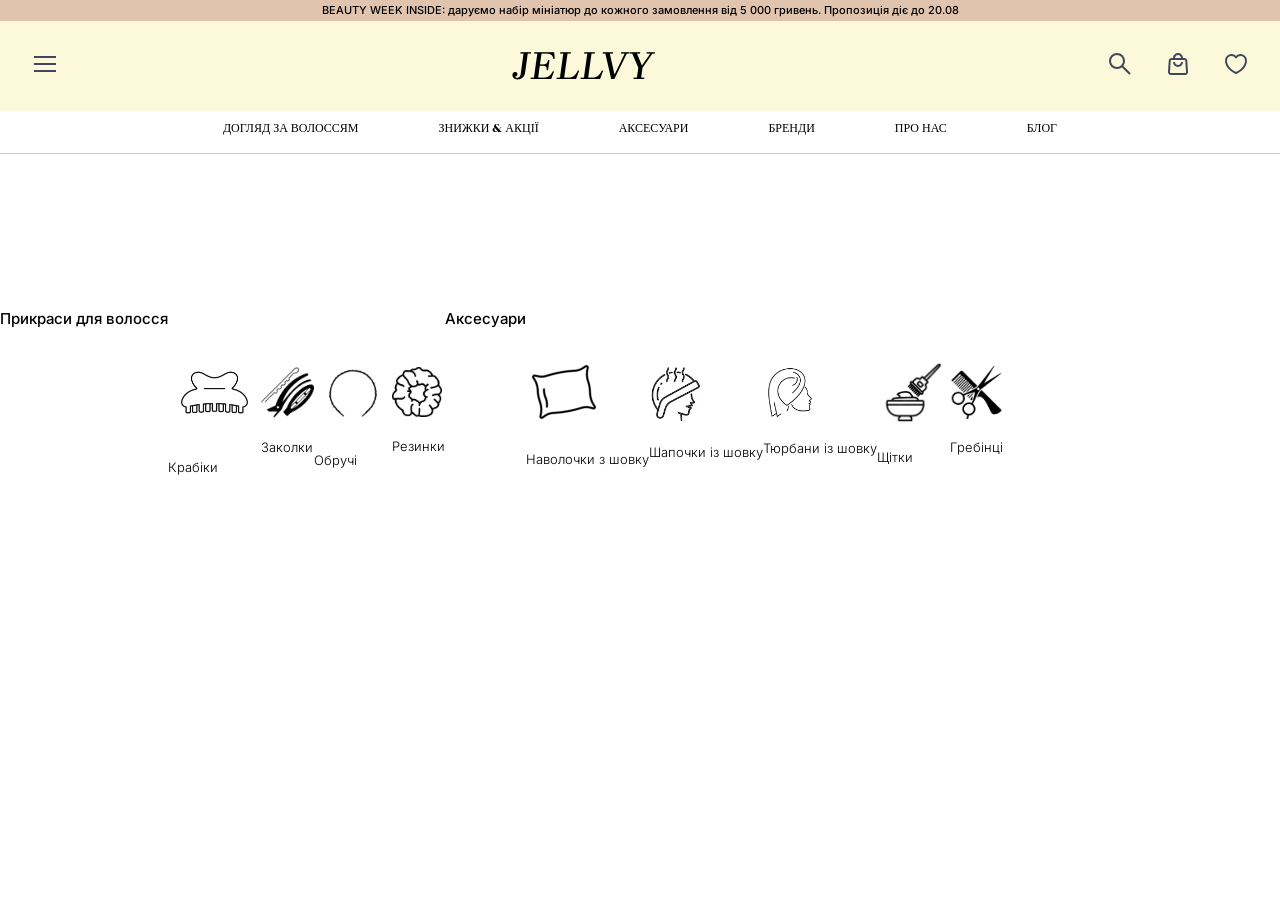
==== index.html @ 67a6d0f9 "first commit" ====
<!DOCTYPE html>
<html lang="en">

<head>
    <meta charset="UTF-8">
    <meta name="viewport" content="width=device-width, initial-scale=1.0">
    <title>JELLVY</title>
    <link rel="stylesheet" href="style.css">
    <link rel="stylesheet" href="modern-normalize.css">
    <link rel=" icon" href="favicon.ico" type="image/png">
</head>

<body>

    <header>
        <div class="div-1">
            <p>BEAUTY WEEK INSIDE: даруємо набір мініатюр до кожного замовлення від 5 000 гривень. Пропозиція діє до
                20.08</p>
        </div>
        <div class="div-2">
            <button id="open1"><img src="Image/menu icon (1).svg" alt="lerka"></button>
            <a href="index.html">JELLVY</a>
            <div>
                <button id="open2"><img src="Image/search.svg" alt="lerka"></button>
                <button><img src="Image/bag.svg" alt="lerka"></button>
                <button><img src="Image/heart.svg" alt="lerka"></button>
            </div>
        </div>
        <div class="div-3">
            <nav>
                <a target="_blank" href="">ДОГЛЯД
                    ЗА ВОЛОССЯМ</a>
                <a href="">ЗНИЖКИ & АКЦІЇ</a>
                <a href="">АКСЕСУАРИ</a>
                <a href="">БРЕНДИ</a>
                <a href="">ПРО НАС</a>
                <a href="">БЛОГ</a>
            </nav>
        </div>
    </header>


    <main>

    </main>


    <footer>


        <div class="div-9">
            <div>
                <a href="#">
                    <h1>JELLVY</h1>
                </a>
                <p class="p-3"><b>Підписуйтесь на розсилку</b>, щоб
                    отримувати ексклюзивні пропозиції та
                    новинки</p>
                <form action="#">
                    <input type="text" placeholder="Baш e-mail">
                    <button>OK</button>
                </form>
            </div>


            <div class="div-10">

                <div class="div-8">
                    <h2>ДОПОМОГА</h2>
                    <a href="#">Оплата та доставка</a>
                    <a href="#">Обмін та повернення</a>
                    <a href="#">Контакти</a>
                    <a href="#">Про нас</a>
                    <a href="#">Спеціальні пропозиції</a>
                    <a href="#">Блог</a>
                    <a href="#">Договір публічної</a>
                </div>


                <div class="div-8">
                    <h2>КАТАЛОГ</h2>
                    <a href="#">Оплата та доставка</a>
                    <a href="#">Обмін та повернення</a>
                    <a href="#">Контакти</a>
                    <a href="#">Про нас</a>
                    <a href="#">Спеціальні пропозиції</a>
                    <a href="#">Блог</a>
                    <a href="#">Договір публічної</a>
                </div>


                <div class="div-11">
                    <h2>КОНТАКТИ</h2>
                    <p>0 800 330 997</p>
                    <p>01601, Україна, Київ, площа
                        Спортивна 1А, ТРЦ Гулівер 2-й
                        поверх</p>
                    <p>79071, Україна, Львів, вулиця
                        Кульпарківська 226А, ТРЦ
                        Victoria Gardens 1-й поверх, вхід 2 (зі сторони H&M)</p>
                    <p>з 10:00 до 22:00, без вихідних</p>
                </div>
            </div>
        </div>

        <div class="div-12">
            <div>
                <button><img src="Image/instagram.svg" alt="bib"></button>
                <button><img src="Image/Vector.svg" alt="bib"></button>
            </div>

            <div>
                <button>UA - </button>
                <button style="position: relative; left: -10px;">EN</button>
            </div>

        </div>

        <div class="div-13">
            <p>© 2025 jellvy.ua. Всі права захищені.</p>
            <img src="Image/pay-group.svg" alt="bibik">
        </div>

    </footer>


    <div class="modal1" id="modal1">
        <div style="height: 52px; padding-bottom: 20px;">
            <button><span>UA -</span> RU</button>
            <button id="close1"><img src="Image/Group 85.svg" alt="lerka"></button>
        </div>
        <div class="div-4">
            <h1>JELLVY COMMUNITY</h1>
            <button><img src="Image/Vector (1).svg" alt="lerka"></button>
        </div>
        <div class="div-colum">
            <h2>ДОГЛЯД ЗА ВОЛОССЯМ</h2>
            <a href="">Кондиціонери та бальзами</a>
            <a href="">Маски</a>
            <a href="">Лосьйони</a>
            <a href="">Ампули</a>
            <a href="">Пілінги</a>
            <a href="">Скраби</a>
            <a href="">Шампуні</a>
        </div>
        <div>
            <h2 class="red">ЗНИЖКИ & АКЦІЇ</h2>
            <button><img src="Image/Vector (1).svg" alt="lerka"></button>
        </div>
        <div>
            <h2>Аксесуари</h2>
            <button><img src="Image/Vector (1).svg" alt="lerka"></button>
        </div>
        <div>
            <h2>Бренди</h2>
            <button><img src="Image/Vector (1).svg" alt="lerka"></button>
        </div>
        <div>
            <h2>ПРО НАС</h2>
            <button><img src="Image/Vector (1).svg" alt="lerka"></button>
        </div>
        <div>
            <h2>БЛОГ</h2>
            <button><img src="Image/Vector (1).svg" alt="lerka"></button>
        </div>
    </div>

    <div class="modal2" id="modal2">
        <form action="">
            <button><img src="Image/search (1).svg" alt="nika"></button>
            <input type="text">
            <button>пошук</button>
        </form>
        <div class="div-5">
            <h3>Популярнi запити</h3>
            <div class="div-6">
                <div class="lerkavsnika">
                    <img src="Image/Rectangle 14.svg" alt="nika">
                    <div>
                        <h4>RATED GREEN</h4>
                        <hr>
                        <div class="div-7">
                            <div class="iamstar">
                                <input id="star5" type="radio" name="star">
                                <label for="star5">★</label>
                                <input id="star4" type="radio" name="star">
                                <label for="star4">★</label>
                                <input id="star3" type="radio" name="star">
                                <label for="star3">★</label>
                                <input id="star2" type="radio" name="star">
                                <label for="star2">★</label>
                                <input id="star1" type="radio" name="star">
                                <label for="star1">★</label>
                            </div>
                            <h5>28.08.2025</h5>
                        </div>
                        <p>Глибокоочищуючий шампунь з соком розмарину шампунь з соком розмарину з соком
                            розмарину шампунь з соком
                            розмарину</p>
                    </div>
                </div>

                <div class="lerkavsnika">
                    <img src="Image/Rectangle 14 (1).svg" alt="nika">
                    <div>
                        <h4>RATED GREEN</h4>
                        <hr>
                        <div class="div-7">
                            <div class="iamstar">
                                <input id="star5" type="radio" name="star">
                                <label for="star5">★</label>
                                <input id="star4" type="radio" name="star">
                                <label for="star4">★</label>
                                <input id="star3" type="radio" name="star">
                                <label for="star3">★</label>
                                <input id="star2" type="radio" name="star">
                                <label for="star2">★</label>
                                <input id="star1" type="radio" name="star">
                                <label for="star1">★</label>
                            </div>
                            <h5>28.08.2025</h5>
                        </div>
                        <p>Глибокоочищуючий шампунь з соком розмарину шампунь з соком розмарину з соком
                            розмарину шампунь з соком
                            розмарину</p>
                    </div>
                </div>
            </div>
            <div class="div-6">
                <div class="lerkavsnika">
                    <img src="Image/Rectangle 14.svg" alt="nika">
                    <div>
                        <h4>RATED GREEN</h4>
                        <hr>
                        <div class="div-7">
                            <div class="iamstar">
                                <input id="star5" type="radio" name="star">
                                <label for="star5">★</label>
                                <input id="star4" type="radio" name="star">
                                <label for="star4">★</label>
                                <input id="star3" type="radio" name="star">
                                <label for="star3">★</label>
                                <input id="star2" type="radio" name="star">
                                <label for="star2">★</label>
                                <input id="star1" type="radio" name="star">
                                <label for="star1">★</label>
                            </div>
                            <h5>28.08.2025</h5>
                        </div>
                        <p>Глибокоочищуючий шампунь з соком розмарину шампунь з соком розмарину з соком
                            розмарину шампунь з соком
                            розмарину</p>
                    </div>
                </div>

                <div class="lerkavsnika">
                    <img src="Image/Rectangle 14 (1).svg" alt="nika">
                    <div>
                        <h4>RATED GREEN</h4>
                        <hr>
                        <div class="div-7">
                            <div class="iamstar">
                                <input id="star5" type="radio" name="star">
                                <label for="star5">★</label>
                                <input id="star4" type="radio" name="star">
                                <label for="star4">★</label>
                                <input id="star3" type="radio" name="star">
                                <label for="star3">★</label>
                                <input id="star2" type="radio" name="star">
                                <label for="star2">★</label>
                                <input id="star1" type="radio" name="star">
                                <label for="star1">★</label>
                            </div>
                            <h5>28.08.2025</h5>
                        </div>
                        <p>Глибокоочищуючий шампунь з соком розмарину шампунь з соком розмарину з соком
                            розмарину шампунь з соком
                            розмарину</p>
                    </div>
                </div>
            </div>
        </div>


    </div>

    <div class="modal3" id="modal3">
        <div class="div-left">
            <h1>Основний догляд</h1>
            <div class="tato-div">
                <div>
                    <img class="img-2" src="Image/conditioner.svg" alt="lerkavsnika">
                    <p class="p-2">Кондиціонери &
                        бальзами</p>
                </div>
                <div>
                    <img class="img-3" src="Image/mask.svg" alt="lerkavsnika">
                    <p>Маски</p>
                </div>
                <div>
                    <img src="Image/lotion.svg" alt="lerkavsnika">
                    <p>Лосьйони</p>
                </div>
                <div>
                    <img class="img-1" src="Image/ampluens.svg" alt="lerkavsnika">
                    <p class="p-1">Ампули</p>
                </div>
                <div>
                    <img src="Image/image 22.svg" alt="lerkavsnika">
                    <p>Пілінги</p>
                </div>
                <div>
                    <img src="Image/image 20.svg" alt="lerkavsnika">
                    <p>Скраби</p>
                </div>
                <div>
                    <img src="Image/image 21.svg" alt="lerkavsnika">
                    <p>Шампуні</p>
                </div>
            </div>
        </div>
        <div>
            <h1>Стайлінг</h1>
            <p>Засоби для фіксації
            </p>
            <p>Незмивні засоби (Термозахист, Спрей)</p>
        </div>
    </div>

    <div class="modal4" id="modal4">
        <h1>Прикраси для волосся</h1>
        <div class="div-14">
            <div>
                <img src="Image/image 23.svg" alt="img">
                <p>Крабіки</p>
            </div>
            <div>
                <img src="Image/image 24.svg" alt="img">
                <p>Заколки</p>
            </div>
            <div>
                <img src="Image/image 25.svg" alt="img">
                <p>Обручі</p>
            </div>
            <div>
                <img src="Image/image 26.svg" alt="img">
                <p>Резинки</p>
            </div>
        </div>

        <h1>Аксесуари</h1>
        <div class="div-15">

            <div>
                <img src="Image/image 27.svg" alt="img">
                <p>Наволочки з шовку</p>
            </div>

            <div>
                <img src="Image/image 28 (1).svg" alt="img">
                <p>Шапочки із шовку</p>
            </div>

            <div>
                <img src="Image/image 29 (1).svg" alt="img">
                <p>Тюрбани із шовку</p>
            </div>

            <div>
                <img src="Image/image 31 (1).svg" alt="img">
                <p>Щітки</p>
            </div>

            <div>
                <img src="Image/image 30 (1).svg" alt="img">
                <p>Гребінці</p>
            </div>

        </div>

    </div>


    <script src="main.js"></script>
</body>

</html>
---- style.css ----
@import url('https://fonts.googleapis.com/css2?family=Brygada+1918:ital,wght@0,400..700;1,400..700&family=Chonburi&family=Inter:ital,opsz,wght@0,14..32,100..900;1,14..32,100..900&display=swap');
@import url('https://fonts.googleapis.com/css2?family=Koh+Santepheap:wght@100;300;400;700;900&display=swap');

:root {
    --lera: "Inter", sans-serif;
    --lera1: "Brygada 1918", serif;
    --lera2: "Chonburi", serif;
    --lera3: "Koh Santepheap", serif;

    --lerac: #E0C4AD;
    --lerac1: #FFFFFF;
    --lerac2: #FBF9DA;
    --lerac3: #000000;
    --lerac4: #6A5B4E;
    --lerac5: #C50000;
}

body {
    font-family: var(--lera);
}

a{
    text-decoration: none;
}

header {
    width: 100%;
    height: 155px;
    position: fixed;
    top: 0px;
    z-index: 999;
}

.div-1 {
    height: 21px;
    background-color: var(--lerac);


}

.div-1 p {
    padding: 0px;
    margin: 0px;
    font-weight: 500;
    font-style: Medium;
    font-size: 11px;
    color: var(--lerac3);
    text-align: center;
    position: relative;
    top: 4px;
}

.div-2 {
    height: 90px;
    background-color: var(--lerac2);
    display: flex;
    justify-content: center;
    align-items: center;
    gap: 450px;
}

header button {
    background-color: transparent;
    border: none;
    cursor: pointer;
}

.div-2 div {
    display: flex;
    gap: 25px;
    align-items: center;
}

.div-2 a {
    font-family: var(--lera1);
    font-weight: 500;
    font-style: Italic;
    font-size: 40px;
    letter-spacing: 25%;
    color: var(--lerac3);
    text-decoration: none;
}

.div-3 {
    background-color: var(--lerac1);
}

.div-3 a {
    font-family: var(--lera2);
    font-weight: 400;
    font-style: "Regular";
    font-size: 12px;
    color: var(--lerac3);
    text-decoration: none;
    transition: 0.3s;
    border-bottom: 3px #e0c4ad00 solid;
    padding-bottom: 3px;
}

.div-3 a:hover {
    border-bottom: 3px #E0C4AD solid;

}

.div-3 nav {
    display: flex;
    gap: 80px;
    justify-content: center;
    align-items: center;
    height: 43px;
    border-bottom: 1px #E0C4AD solid;
}

.modal1 {
    position: fixed;
    top: 21px;
    left: 0px;
    z-index: 9999;
    width: 391px;
    height: 681px;
    background-color: white;
    display: none;
    animation: swap 1s ease;
}

@keyframes swap {
    0% {
        transform: translateX(-400px);
    }

    100% {
        transform: translateX(0px);
    }
}

.modal1 button {
    border: none;
    background-color: transparent;
    cursor: pointer;
}

.modal1 div {
    display: flex;
    justify-content: space-between;
    align-items: center;
    padding-left: 31px;
    padding-right: 31px;
    padding-top: 22px;
}

.modal1 h1 {
    font-family: var(--lera);
    font-weight: 300;
    font-style: Light;
    font-size: 20px;
    letter-spacing: 1%;
}

.modal1 h2 {
    font-family: var(--lera);
    font-weight: 600;
    font-style: "Semi Bold";
    font-size: 16px;
    text-transform: uppercase;
    color: var(--lerac4);
}

.modal1 .red {
    color: var(--lerac5);
}

.modal1 .div-colum {
    flex-direction: column;
    align-items: flex-start;
    justify-content: left;
    text-align: left;
}

.div-colum a {
    text-decoration: none;
    color: #000000;
    font-family: var(--lera);
    font-weight: 300;
    font-style: Light;
    font-size: 14px;
    line-height: 23px;
}

.div-4 {
    background-color: var(--lerac2);
    height: 67px;
    padding-bottom: 20px;
}

.modal2 {
    position: fixed;
    top: 130px;
    left: 460px;
    z-index: 9999;
    width: 1000px;
    height: 959px;
    background-color: none;
    display: none;
}

.modal2 form {
    width: 1000px;
    height: 80px;
    background-color: var(--lerac1);
    display: flex;
    gap: 15px;
    justify-content: center;
    align-items: center;
}

.modal2 form button:nth-child(1) {
    border: none;
    background: none;
    width: 40px;
}

.modal2 form input:nth-child(2) {
    width: 680px;
    height: 60px;
    border: none;
    font-size: 30px;
}

.modal2 form button:nth-child(3) {
    width: 213px;
    height: 53px;
    background-color: var(--lerac3);
    color: var(--lerac1);
    border: none;
    font-family: var(--lera);
    font-weight: 500;
    font-style: Medium;
    font-size: 24px;
}

.div-5 {
    width: 1000px;
    height: 852px;
    background-color: var(--lerac1);
    margin-top: 27px;
}

.div-5 h3 {
    font-family: var(--lera);
    font-weight: 500;
    font-style: Medium;
    font-size: 20px;
    color: #53473E;
    padding-top: 67px;
    padding-left: 42px;
}

.div-5 h4 {
    font-family: var(--lera);
    font-weight: 500;
    font-style: Medium;
    font-size: 15px;
    color: var(--lerac3);
}

.div-5 hr {
    width: 196px;
    background-color: var(--lerac);
    height: 2px;
    border: none;
}

.iamstar {
    display: flex;
    flex-direction: row-reverse;
    justify-content: flex-end;
}

.iamstar input {
    display: none;
}

.iamstar label {
    font-size: 22px;
    cursor: pointer;
    color: rgb(170, 167, 167);
}

.iamstar label:hover,
.iamstar label:hover~label,
.iamstar input:checked~label {
    color: var(--lerac3);
}

.div-5 h5 {
    font-family: var(--lera);
    font-weight: 300;
    font-style: Light;
    font-size: 12px;
    color: var(--lerac4);
}

.div-5 p {
    font-family: var(--lera);
    font-weight: 300;
    font-style: Light;
    font-size: 15px;
    width: 195px;
    height: 126px;
    color: var(--lerac4);
}

.div-6 {
    display: flex;
    gap: 6px;
    justify-content: center;
    align-items: center;
    margin-top: 55px;
}

.lerkavsnika {
    width: 455px;
    height: 266px;
    display: flex;
    gap: 25px;
    justify-content: center;
    align-items: center;
    border: 2px solid #E0C4AD;
}

.div-7 {
    display: flex;
    justify-content: center;
    align-items: center;
    gap: 30px;
}

.modal3 {
    width: 1512px;
    height: 238px;
    position: fixed;
    top: 130px;
    left: 260px;
    z-index: 9999;
    background-color: var(--lerac1);
    /* display: none; */
    display: flex;
    justify-content: center;
    align-items: center;
    gap: 122px;
    display: none;
}

.tato-div {
    display: flex;
    justify-content: center;
    align-items: center;
    gap: 85px;
}


.tato-div div {
    width: 90px;
}

.tato-div img {
    position: relative;
    left: 5px;
}

.modal3 .img-1 {
    position: relative;
    left: -15px;
    top: 5px;
}

.modal3 .p-1 {
    position: relative;
    top: -13px;
}

.modal3 .img-2 {
    position: relative;
    left: 30px;
    top: 10px;
}

.modal3 .p-2 {
    position: relative;
    top: 8px;
}

.modal3 .img-3 {
    position: relative;
    left: 1px;
}

.modal4 {
    display: flex;
    position: relative;
    top: 300px;
    width: 1512px;
    height: 238px;
}

.div-14{
    display: flex;
    justify-content: center;
    align-items: center;
}

.div-15{
    display: flex;
     justify-content: center;
    align-items: center;
}

.div-14 p{
   font-family: var(--lera);
font-weight: 300;
font-style: Light;
font-size: 13px;
line-height: 24px;
}

.div-15 p{
   font-family: var(--lera);
font-weight: 300;
font-style: Light;
font-size: 13px;
line-height: 24px;

}

.modal4 h1{
font-family: var(--lera);
font-weight: 500;
font-style: Medium;
font-size: 15px;
}

footer{
    width: 100%;
    height: 597px;
    background-color: var(--lerac3);
    margin-top: 200px;
    display: none;
}

footer h1{
font-family: var(--lera3);
font-weight: 300;
font-style: Light;
font-size: 40px;
letter-spacing: 25%;
color: var(--lerac1);
}

.p-3{
font-family: var(--lera);
font-weight: 300;
font-style: Light;
font-size: 15px;
color: var(--lerac1);
width: 286px;
}

footer b{
    font-weight: 700;  
}

footer form{
width: 302px;
height: 32px;
border:  1px var(--lerac1) solid;
border-radius: 3px;
display: flex;
justify-content: center;
align-items: center;
}

footer input{
    background-color: transparent;
    border: none;
    color: var(--lerac1);
    padding-left: 15px;
}

form button{
width: 63px;   
height: 32px; 
background-color: var(--lerac1);
color: var(--lerac3);
border: none;
}

footer h2{
font-family: var(--lera);
font-weight: 500;
font-style: Medium;
font-size: 15px;
color: var(--lerac1);
margin-bottom: 30px;
}

.div-8 a{
    font-family: var(--lera);
font-weight: 200;
font-style: Light;
font-size: 15px;
color: var(--lerac1);
display: flex;
margin-top: 13px;
}

.div-8 a:hover{
font-weight: 300;    
}

.div-9{
display: flex;  
gap: 224px;  
justify-content: center;
    align-items: top;
}

.div-10{
    display: flex;
    gap: 90px;
    justify-content: center;
    align-items: top;
    position: relative;
    top: 40px;
}

.div-11{
    color: var(--lerac1);
}

.div-11 p{
width: 225px; 
font-family: var(--lera);
font-weight: 200;
font-style: Light;
font-size: 15px;
}

.div-8 a:hover{
font-weight: 300;    
}

.div-12{
    display: flex;
    gap: 84px;
    justify-content: right;
    align-items: center;
    margin-top: 100px;
    position: relative;
    left: -120px;
}

.div-12 button{
    border: none;
    background-color: transparent;
    color: var(--lerac1);
    cursor: pointer;
}

.div-13{
display: flex;   
gap: 770px;
justify-content: center;
align-items: center;   
margin-top: 69px;
}

.div-13 p{
    color: var(--lerac1);
    font-family: var(--lera);
font-weight: 400;
font-style: Regular;
font-size: 15px;
}
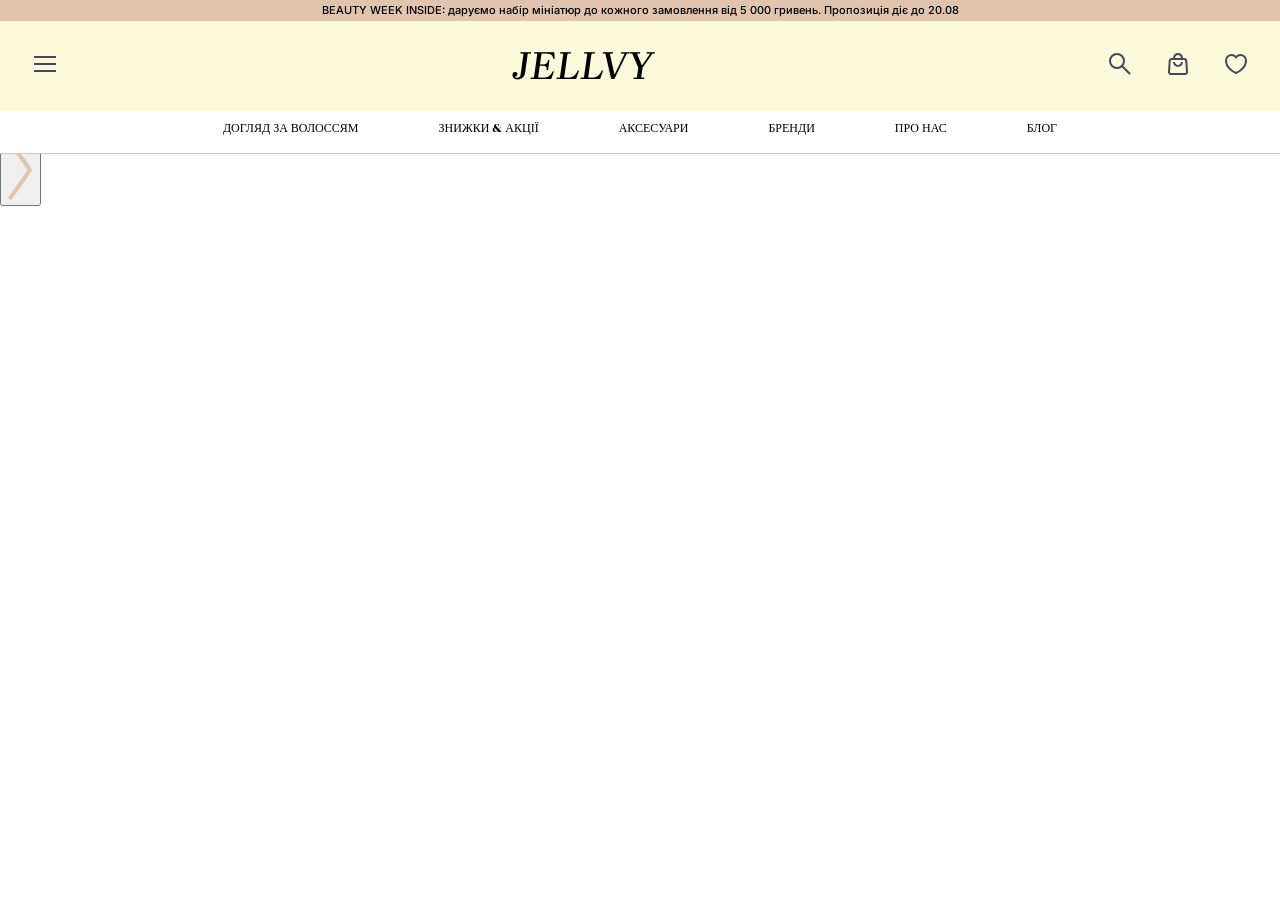
==== commit 9584f05c: "василівна" ====
--- a/index.html
+++ b/index.html
@@ -42,6 +42,18 @@
 
     <main>
 
+        <section class="sec3">
+
+            <h1>АКЦІЇ</h1>
+            <div>
+                <button><img src="Image/strelka.svg" alt="img"></button>
+                <div id="products">
+                    
+
+                </div>
+                <button><img src="Image/Vector (2).svg" alt="img"></button>
+            </div>
+        </section>
     </main>
 
 
--- a/style.css
+++ b/style.css
@@ -401,6 +401,7 @@
     top: 300px;
     width: 1512px;
     height: 238px;
+    display: none;
 }
 
 .div-14{
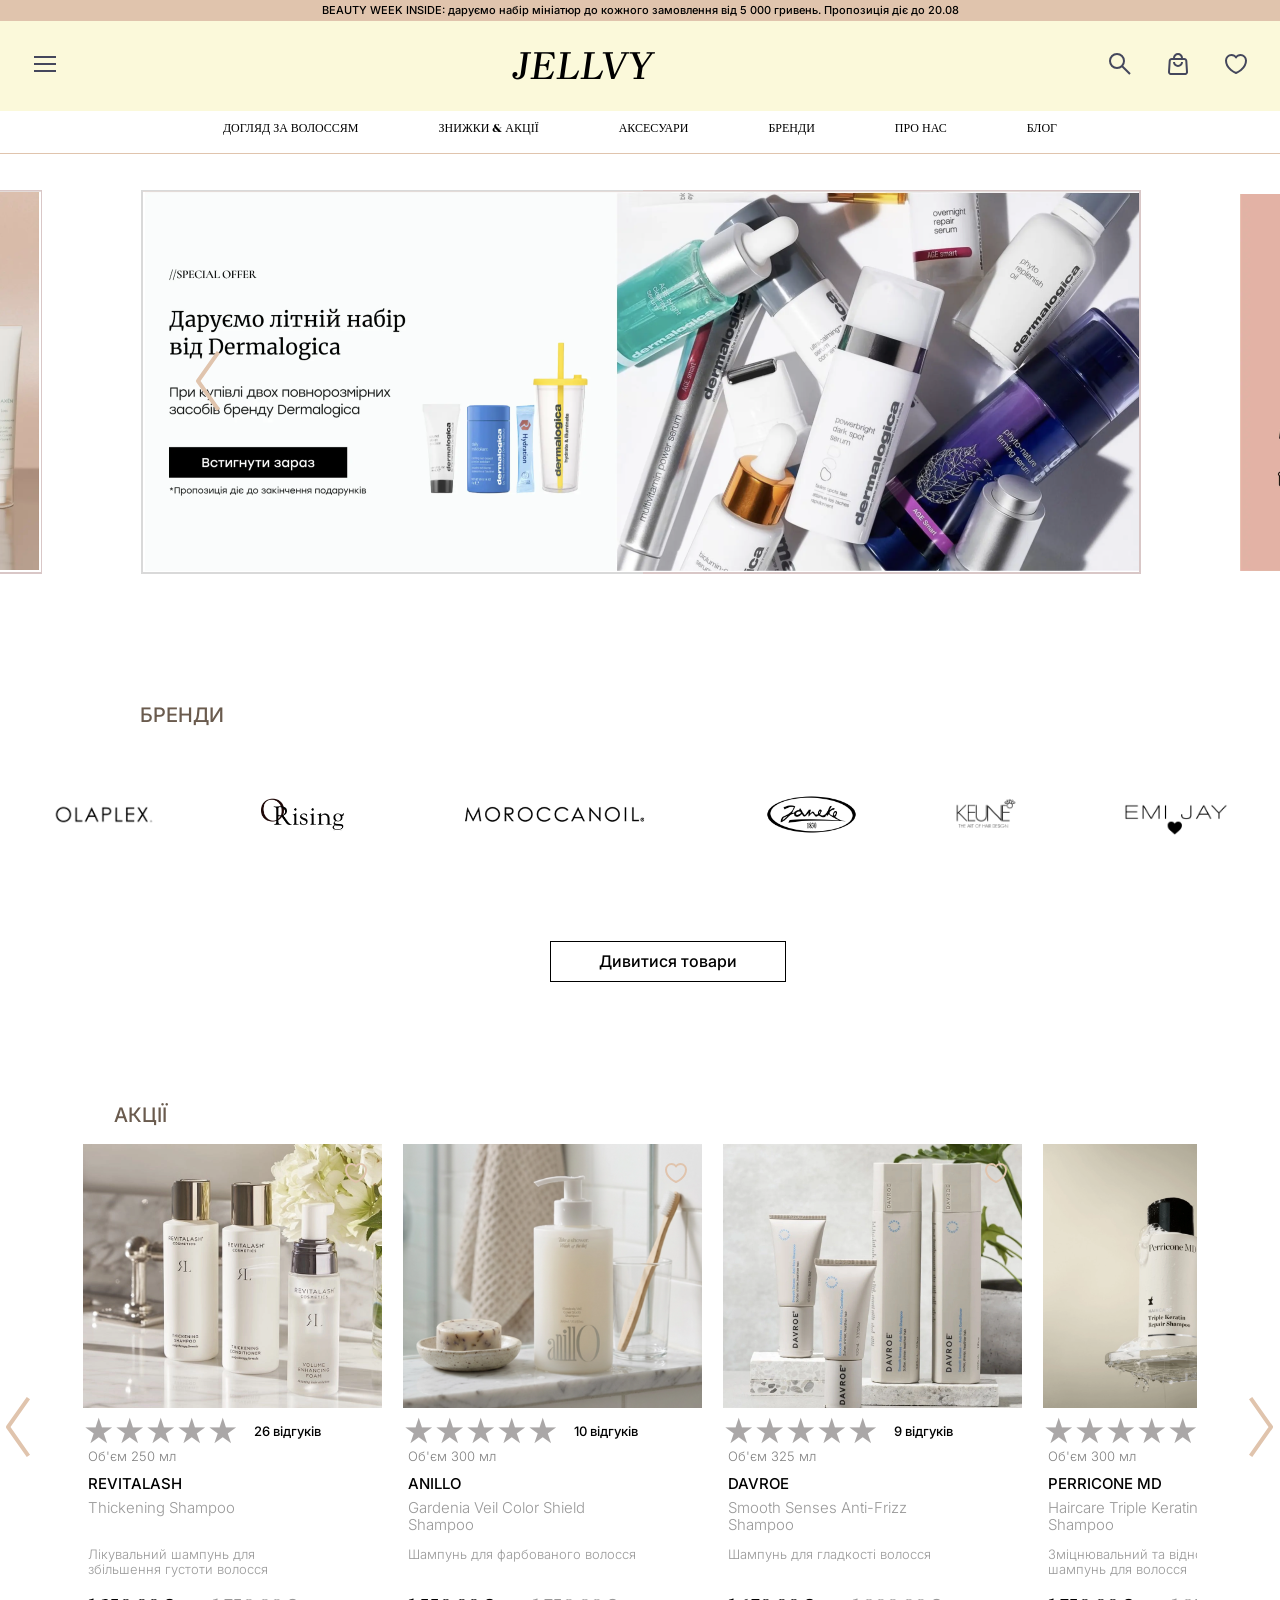
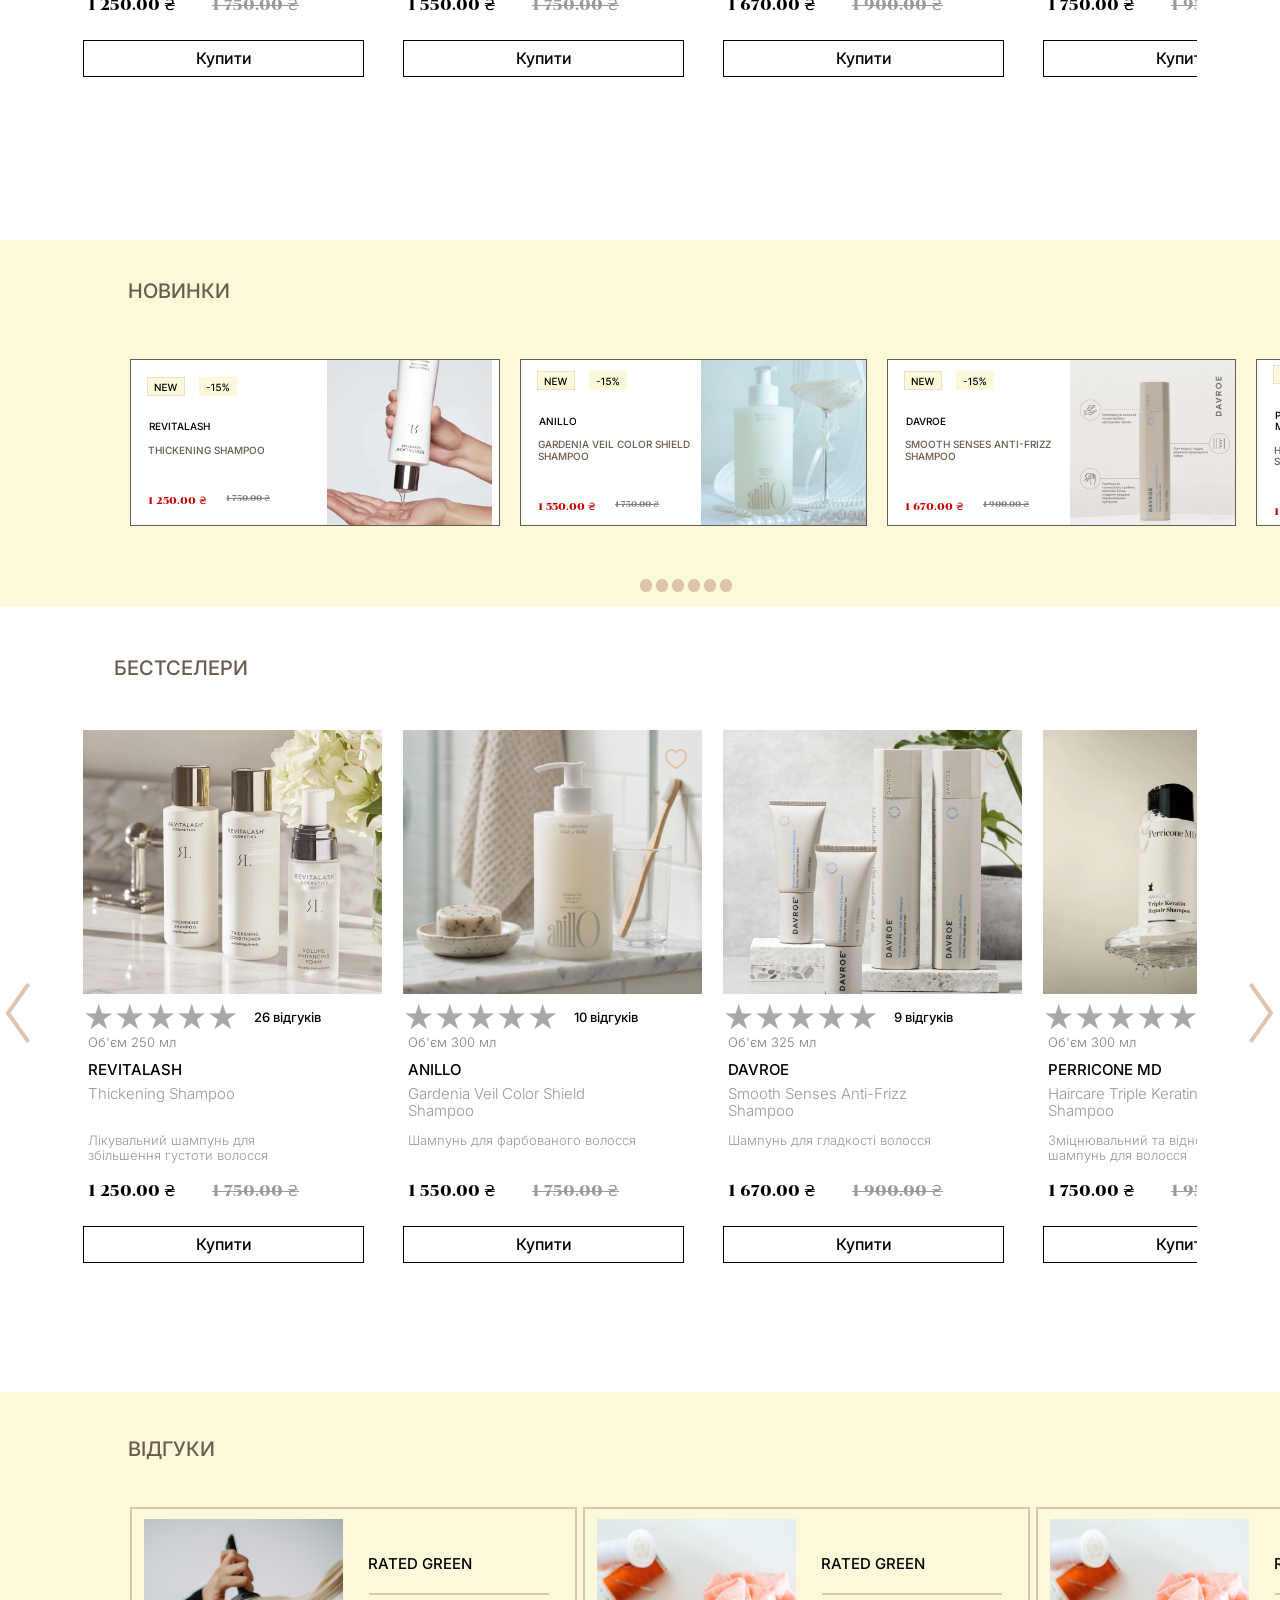
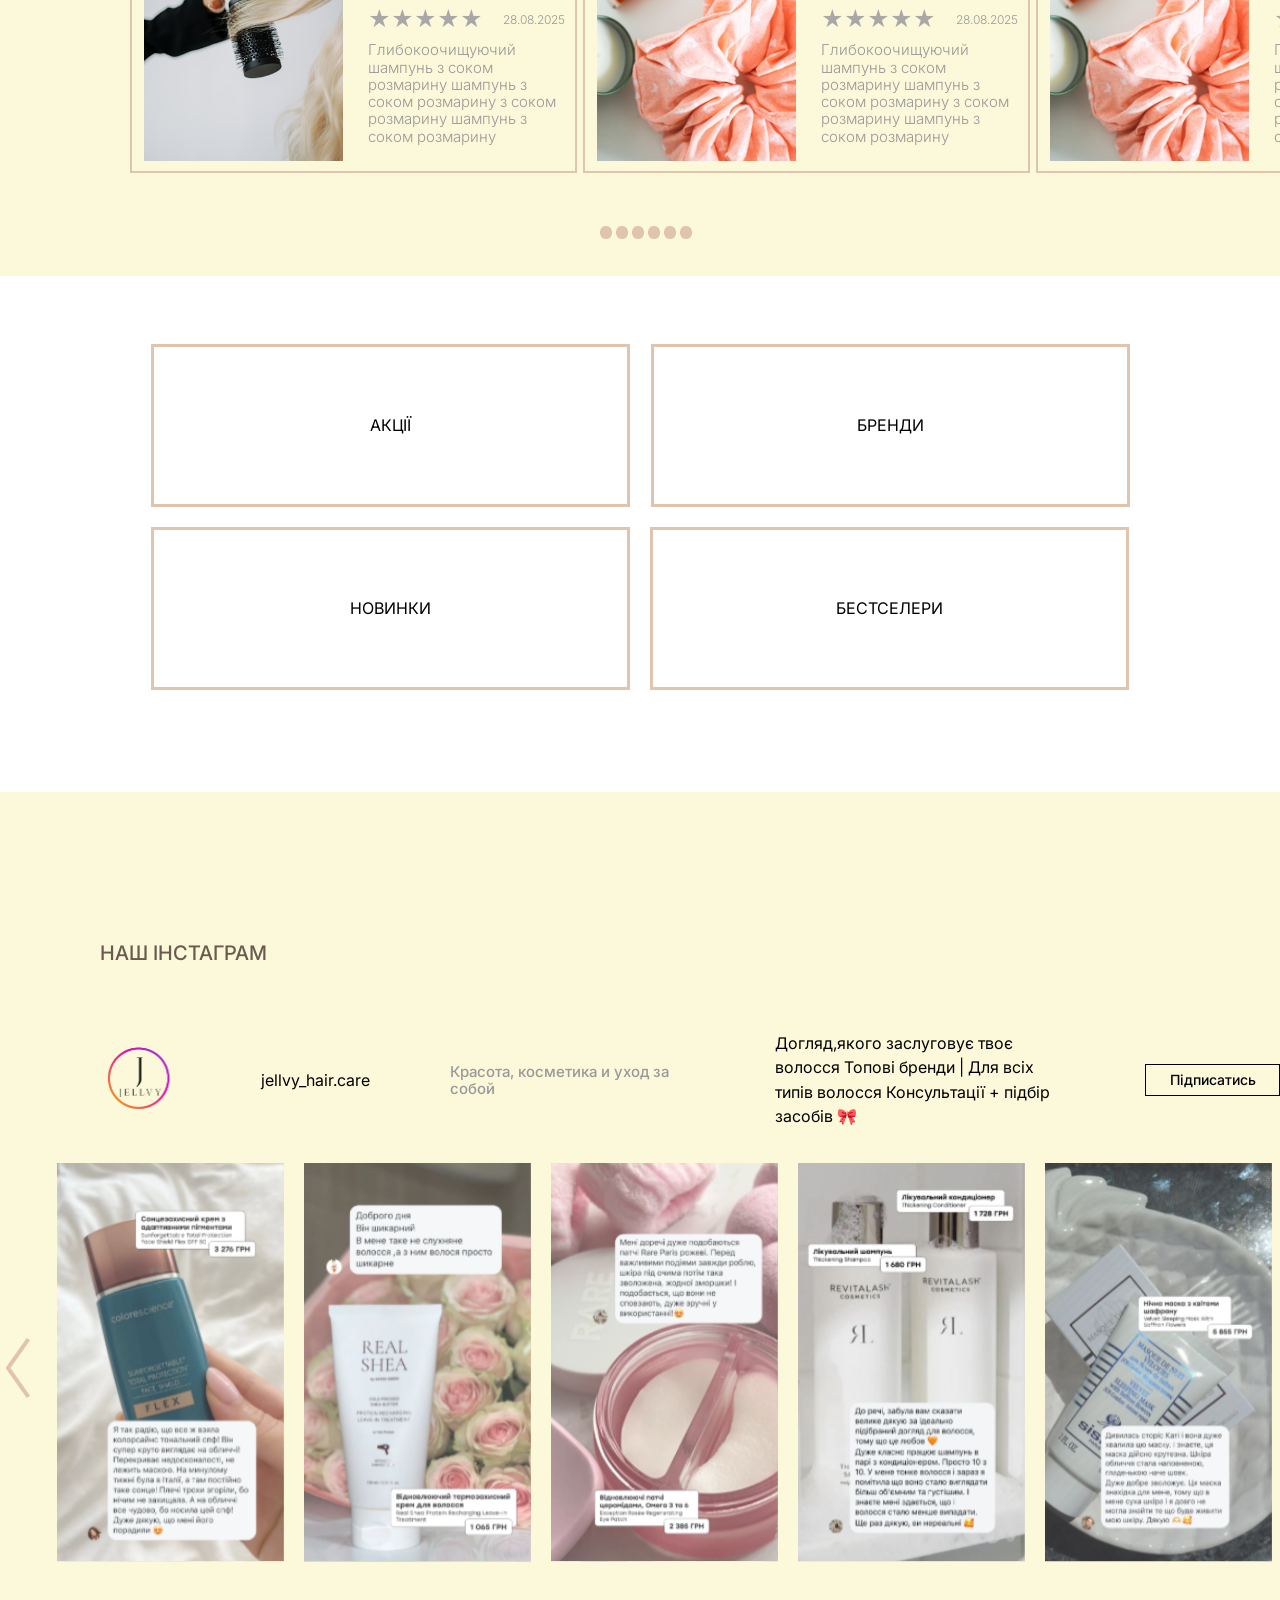
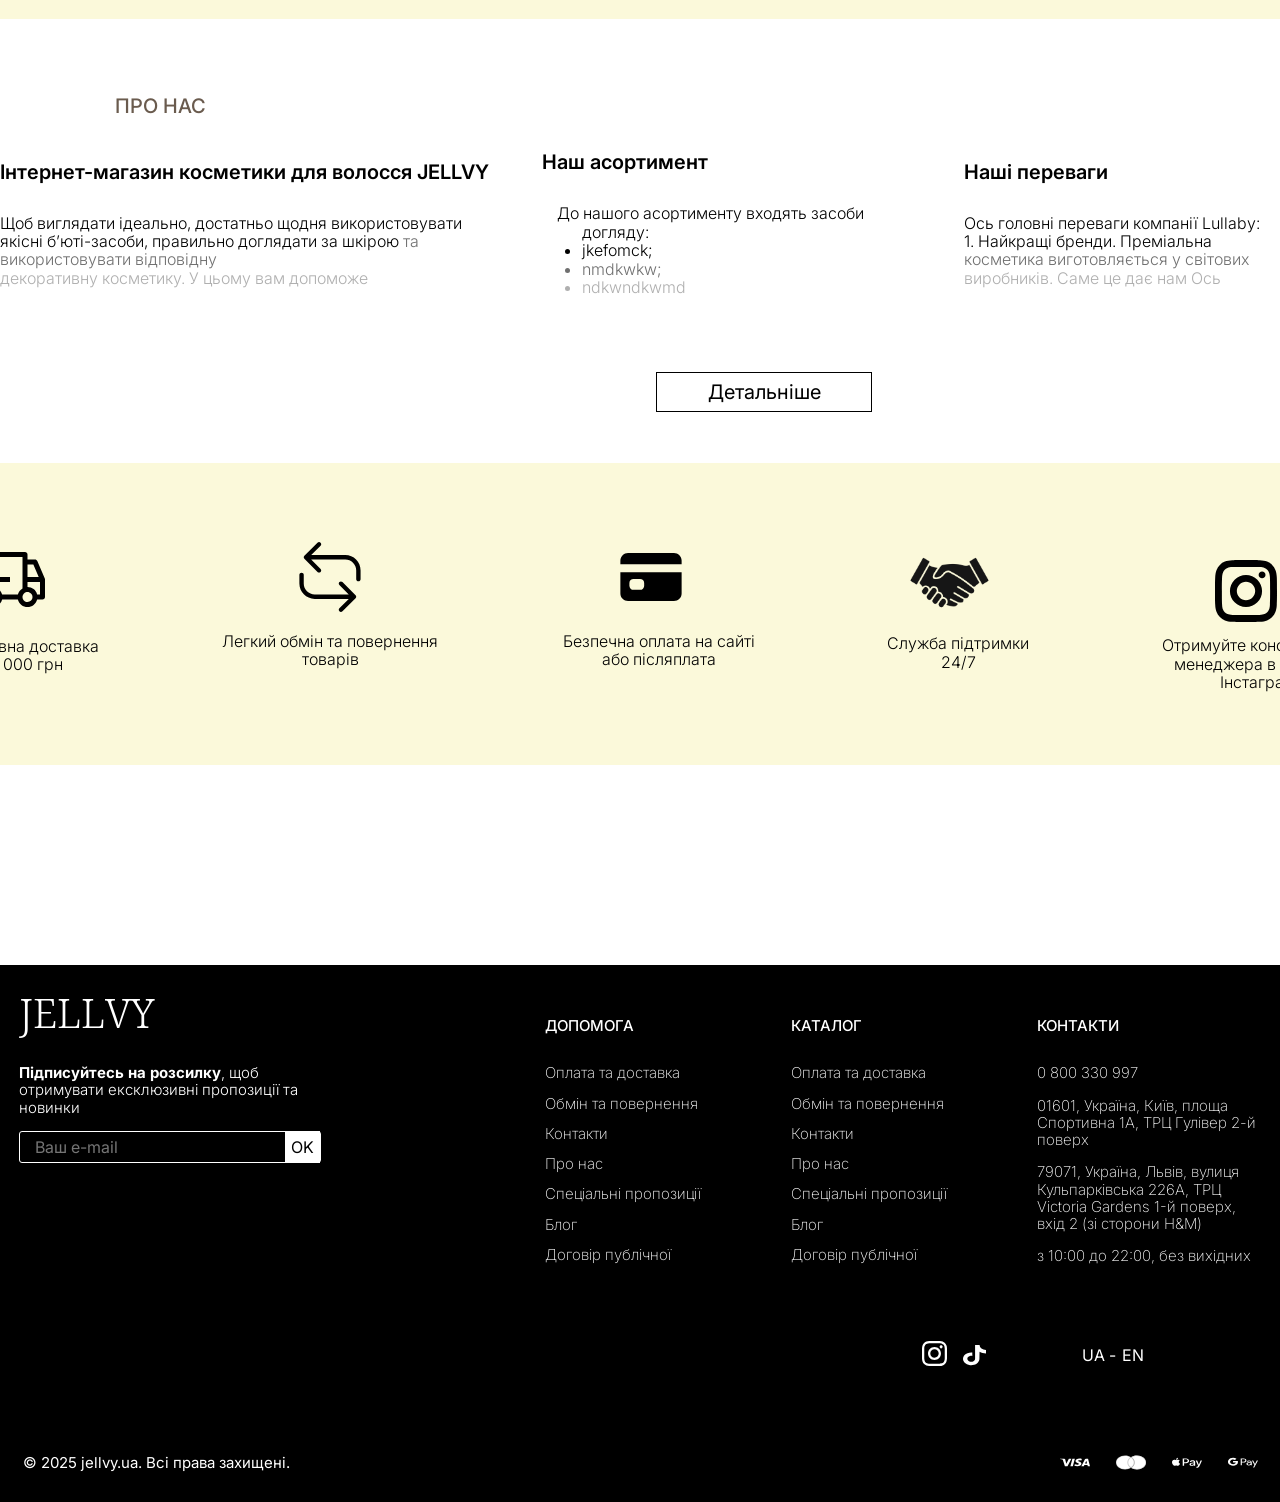
==== commit 242f8fe7: "sss2" ====
--- a/index.html
+++ b/index.html
@@ -42,17 +42,286 @@
 
     <main>
 
+        <section class="sec1">
+
+            <button class="btn-01" id="btn-001"><img src="Image/strelka.svg" alt="img"></button>
+            <div class="div-20">
+                <img src="Image/publicity3 (1).svg" alt="img">
+                <img src="Image/publicity2.svg" alt="img">
+                <img src="Image/Снимок экрана 2025-08-16 в 01.15.56 1 (1).svg" alt="img">
+            </div>
+            <button class="btn-2" id="btn-002"><img src="Image/Vector (2).svg" alt="img"></button>
+        </section>
+
+        <section class="sec2">
+            <h1>БРЕНДИ</h1>
+            <div>
+                <img src="Image/image 2 (1).svg" alt="img">
+                <img src="Image/image 1.svg" alt="img">
+                <img src="Image/image 4 (1).svg" alt="img">
+                <img src="Image/image 6.svg" alt="img">
+                <img src="Image/image 3 21.svg" alt="img">
+                <img src="Image/image 5 (2).svg" alt="img">
+            </div>
+            <button>Дивитися товари</button>
+        </section>
+
         <section class="sec3">
 
             <h1>АКЦІЇ</h1>
-            <div>
-                <button><img src="Image/strelka.svg" alt="img"></button>
-                <div id="products">
-                    
-
-                </div>
-                <button><img src="Image/Vector (2).svg" alt="img"></button>
-            </div>
+            <div class="div-16">
+                <button style="cursor: pointer;" id="leftbtn"><img src="Image/strelka.svg" alt="img"></button>
+                <div class="div-17" id="products">
+                </div>
+                <button style="cursor: pointer;" id="rightbtn"><img src="Image/Vector (2).svg" alt="img"></button>
+            </div>
+        </section>
+
+        <section class="sec4">
+            <h1>НОВИНКИ</h1>
+            <div id="newpridact">
+
+            </div>
+            <div class="div-21">
+                <button></button>
+                <button></button>
+                <button></button>
+                <button></button>
+                <button></button>
+                <button></button>
+            </div>
+        </section>
+
+        <section class="sec5 sec3">
+            <h1>БЕСТСЕЛЕРИ</h1>
+            <div class="div-16">
+                <button style="cursor: pointer;" id="leftbtn2"><img src="Image/strelka.svg" alt="img"></button>
+                <div class="div-17" id="products2">
+                </div>
+                <button style="cursor: pointer;" id="rightbtn2"><img src="Image/Vector (2).svg" alt="img"></button>
+            </div>
+
+
+        </section>
+
+        <section class="sec6">
+            <h1>ВІДГУКИ</h1>
+            <div class="div-000">
+                <div class="lerkavsnika">
+                    <img src="Image/Rectangle 14 (1).svg" alt="nika">
+                    <div>
+                        <h4>RATED GREEN</h4>
+                        <hr>
+                        <div class="div-7">
+                            <div class="iamstar">
+                                <input id="star5" type="radio" name="star">
+                                <label for="star5">★</label>
+                                <input id="star4" type="radio" name="star">
+                                <label for="star4">★</label>
+                                <input id="star3" type="radio" name="star">
+                                <label for="star3">★</label>
+                                <input id="star2" type="radio" name="star">
+                                <label for="star2">★</label>
+                                <input id="star1" type="radio" name="star">
+                                <label for="star1">★</label>
+                            </div>
+                            <h5>28.08.2025</h5>
+                        </div>
+                        <p>Глибокоочищуючий шампунь з соком розмарину шампунь з соком розмарину з соком
+                            розмарину шампунь з соком
+                            розмарину</p>
+                    </div>
+                </div>
+
+                <div class="lerkavsnika">
+                    <img src="Image/Rectangle 14.svg" alt="nika">
+                    <div>
+                        <h4>RATED GREEN</h4>
+                        <hr>
+                        <div class="div-7">
+                            <div class="iamstar">
+                                <input id="star5" type="radio" name="star">
+                                <label for="star5">★</label>
+                                <input id="star4" type="radio" name="star">
+                                <label for="star4">★</label>
+                                <input id="star3" type="radio" name="star">
+                                <label for="star3">★</label>
+                                <input id="star2" type="radio" name="star">
+                                <label for="star2">★</label>
+                                <input id="star1" type="radio" name="star">
+                                <label for="star1">★</label>
+                            </div>
+                            <h5>28.08.2025</h5>
+                        </div>
+                        <p>Глибокоочищуючий шампунь з соком розмарину шампунь з соком розмарину з соком
+                            розмарину шампунь з соком
+                            розмарину</p>
+                    </div>
+                </div>
+
+                <div class="lerkavsnika">
+                    <img src="Image/Rectangle 14.svg" alt="nika">
+                    <div>
+                        <h4>RATED GREEN</h4>
+                        <hr>
+                        <div class="div-7">
+                            <div class="iamstar">
+                                <input id="star5" type="radio" name="star">
+                                <label for="star5">★</label>
+                                <input id="star4" type="radio" name="star">
+                                <label for="star4">★</label>
+                                <input id="star3" type="radio" name="star">
+                                <label for="star3">★</label>
+                                <input id="star2" type="radio" name="star">
+                                <label for="star2">★</label>
+                                <input id="star1" type="radio" name="star">
+                                <label for="star1">★</label>
+                            </div>
+                            <h5>28.08.2025</h5>
+                        </div>
+                        <p>Глибокоочищуючий шампунь з соком розмарину шампунь з соком розмарину з соком
+                            розмарину шампунь з соком
+                            розмарину</p>
+                    </div>
+                </div>
+
+                <div class="lerkavsnika">
+                    <img src="Image/Rectangle 14 (1).svg" alt="nika">
+                    <div>
+                        <h4>RATED GREEN</h4>
+                        <hr>
+                        <div class="div-7">
+                            <div class="iamstar">
+                                <input id="star5" type="radio" name="star">
+                                <label for="star5">★</label>
+                                <input id="star4" type="radio" name="star">
+                                <label for="star4">★</label>
+                                <input id="star3" type="radio" name="star">
+                                <label for="star3">★</label>
+                                <input id="star2" type="radio" name="star">
+                                <label for="star2">★</label>
+                                <input id="star1" type="radio" name="star">
+                                <label for="star1">★</label>
+                            </div>
+                            <h5>28.08.2025</h5>
+                        </div>
+                        <p>Глибокоочищуючий шампунь з соком розмарину шампунь з соком розмарину з соком
+                            розмарину шампунь з соком
+                            розмарину</p>
+                    </div>
+                </div>
+            </div>
+            <div style="margin-left: -40px; margin-top: -40px;" class="div-21">
+                <button></button>
+                <button></button>
+                <button></button>
+                <button></button>
+                <button></button>
+                <button></button>
+            </div>
+        </section>
+
+        <section class="sec7">
+            <div class="div-001">
+                <a href=""><button>АКЦІЇ</button></a>
+                <a href=""><button>БРЕНДИ</button></a>
+            </div>
+            <div class="div-002">
+                <a href=""><button>НОВИНКИ</button></a>
+                <a href=""><button>БЕСТСЕЛЕРИ</button></a>
+            </div>
+        </section>
+
+        <section class="sec8">
+            <h5>НАШ ІНСТАГРАМ</h5>
+            <div>
+                <img src="Image/Rectangle 46.svg" alt="img">
+                <p>jellvy_hair.care</p>
+                <h2>Красота, косметика и уход за собой</h2>
+                <h3>Догляд,якого заслуговує твоє волосся
+                    Топові бренди | Для всіх типів волосся Консультації + підбір засобів 🎀</h3>
+                <button>Підписатись</button>
+            </div>
+
+            <div class="div-909">
+                <button id="bich"><img src="Image/strelka.svg" alt="img"></button>
+                <div>
+                    <img src="Image/Rectangle 28.svg" alt="img">
+                    <img src="Image/Rectangle 29.svg" alt="img">
+                    <img src="Image/Rectangle 30.svg" alt="img">
+                    <img src="Image/Rectangle 31.svg" alt="img">
+                    <img src="Image/Rectangle 32.svg" alt="img">
+                </div>
+                <button id="b1ch"><img src="Image/Vector (2).svg" alt="img"></button>
+            </div>
+
+        </section>
+
+        <section class="sec9">
+            <h2>ПРО НАС</h2>
+            <div class="div-010">
+                <div class="div-0101">
+                    <h1>Інтернет-магазин косметики для волосся JELLVY</h1>
+                    <p style="width: 496px;">Щоб виглядати ідеально, достатньо щодня використовувати якісні бʼюті-засоби, правильно доглядати
+                        за шкірою <span style="opacity: 56%;">та використовувати відповідну <br></span>
+                        <span  style="opacity: 31%;">декоративну косметику. У цьому вам допоможе</span></p>
+                </div>
+
+
+                <div class="div-0101">
+                    <h1>Наш асортимент</h1>
+                    <ul>
+                        <span style="margin-left: -25px;">До нашого асортименту входять засоби догляду:</span>
+                        <li>jkefomck;</li>
+                        <li style="opacity: 56%;">nmdkwkw;</li>
+                        <li style="opacity: 31%;">ndkwndkwmd</li>
+                    </ul>
+                </div>
+
+                <div class="div-0101">
+                    <h1>Наші переваги</h1>
+                    <p>Ось головні переваги компанії Lullaby: <br>
+                        1. Найкращі бренди. Преміальна <span style="opacity: 56%;">косметика виготовляється у світових</span> <span style="opacity: 31%;">виробників. Саме це дає нам
+                        Ось</span></p>
+                </div>
+
+            </div>
+
+            <button>Детальніше</button>
+        </section>
+
+        <section class="sec10">
+            <div>
+                <img class="img-44" src="Image/carbon_delivery.svg" alt="img">
+                <p>Безкоштовна доставка
+                    від 3 000 грн</p>
+            </div>
+
+            <div>
+                <img class="img-5" src="Image/qlementine-icons_swap-16.svg" alt="img">
+                <p style="width: 230px;">Легкий обмін та повернення
+                    товарів</p>
+            </div>
+
+            <div>
+                <img class="img-6" src="Image/famicons_card.svg" alt="img">
+                <p style="width: 205px">Безпечна оплата на сайті
+                    або післяплата</p>
+            </div>
+
+            <div>
+                <img class="img-7" src="Image/image 15.svg" alt="img">
+                <p style="width: 172px">Служба підтримки
+                    24/7</p>
+            </div>
+
+            <div>
+                <img class="img-8" src="Image/grommet-icons_instagram.svg" alt="img">
+                <p class="p-4" style="width: 205px;">Отримуйте консультацію
+                    менеджера в нашому
+                    Інстаграм</p>
+            </div>
+
         </section>
     </main>
 
--- a/style.css
+++ b/style.css
@@ -17,9 +17,10 @@
 
 body {
     font-family: var(--lera);
-}
-
-a{
+    overflow-x: hidden;
+}
+
+a {
     text-decoration: none;
 }
 
@@ -404,128 +405,127 @@
     display: none;
 }
 
-.div-14{
-    display: flex;
-    justify-content: center;
-    align-items: center;
-}
-
-.div-15{
-    display: flex;
-     justify-content: center;
-    align-items: center;
-}
-
-.div-14 p{
-   font-family: var(--lera);
-font-weight: 300;
-font-style: Light;
-font-size: 13px;
-line-height: 24px;
-}
-
-.div-15 p{
-   font-family: var(--lera);
-font-weight: 300;
-font-style: Light;
-font-size: 13px;
-line-height: 24px;
-
-}
-
-.modal4 h1{
-font-family: var(--lera);
-font-weight: 500;
-font-style: Medium;
-font-size: 15px;
-}
-
-footer{
+.div-14 {
+    display: flex;
+    justify-content: center;
+    align-items: center;
+}
+
+.div-15 {
+    display: flex;
+    justify-content: center;
+    align-items: center;
+}
+
+.div-14 p {
+    font-family: var(--lera);
+    font-weight: 300;
+    font-style: Light;
+    font-size: 13px;
+    line-height: 24px;
+}
+
+.div-15 p {
+    font-family: var(--lera);
+    font-weight: 300;
+    font-style: Light;
+    font-size: 13px;
+    line-height: 24px;
+
+}
+
+.modal4 h1 {
+    font-family: var(--lera);
+    font-weight: 500;
+    font-style: Medium;
+    font-size: 15px;
+}
+
+footer {
     width: 100%;
-    height: 597px;
+    height: 537px;
     background-color: var(--lerac3);
     margin-top: 200px;
-    display: none;
-}
-
-footer h1{
-font-family: var(--lera3);
-font-weight: 300;
-font-style: Light;
-font-size: 40px;
-letter-spacing: 25%;
-color: var(--lerac1);
-}
-
-.p-3{
-font-family: var(--lera);
-font-weight: 300;
-font-style: Light;
-font-size: 15px;
-color: var(--lerac1);
-width: 286px;
-}
-
-footer b{
-    font-weight: 700;  
-}
-
-footer form{
-width: 302px;
-height: 32px;
-border:  1px var(--lerac1) solid;
-border-radius: 3px;
-display: flex;
-justify-content: center;
-align-items: center;
-}
-
-footer input{
+}
+
+footer h1 {
+    font-family: var(--lera3);
+    font-weight: 300;
+    font-style: Light;
+    font-size: 40px;
+    letter-spacing: 25%;
+    color: var(--lerac1);
+}
+
+.p-3 {
+    font-family: var(--lera);
+    font-weight: 300;
+    font-style: Light;
+    font-size: 15px;
+    color: var(--lerac1);
+    width: 286px;
+}
+
+footer b {
+    font-weight: 700;
+}
+
+footer form {
+    width: 302px;
+    height: 32px;
+    border: 1px var(--lerac1) solid;
+    border-radius: 3px;
+    display: flex;
+    justify-content: center;
+    align-items: center;
+}
+
+footer input {
     background-color: transparent;
     border: none;
     color: var(--lerac1);
     padding-left: 15px;
 }
 
-form button{
-width: 63px;   
-height: 32px; 
-background-color: var(--lerac1);
-color: var(--lerac3);
-border: none;
-}
-
-footer h2{
-font-family: var(--lera);
-font-weight: 500;
-font-style: Medium;
-font-size: 15px;
-color: var(--lerac1);
-margin-bottom: 30px;
-}
-
-.div-8 a{
-    font-family: var(--lera);
-font-weight: 200;
-font-style: Light;
-font-size: 15px;
-color: var(--lerac1);
-display: flex;
-margin-top: 13px;
-}
-
-.div-8 a:hover{
-font-weight: 300;    
-}
-
-.div-9{
-display: flex;  
-gap: 224px;  
-justify-content: center;
+form button {
+    width: 63px;
+    height: 32px;
+    background-color: var(--lerac1);
+    color: var(--lerac3);
+    border: none;
+}
+
+footer h2 {
+    font-family: var(--lera);
+    font-weight: 500;
+    font-style: Medium;
+    font-size: 15px;
+    color: var(--lerac1);
+    margin-bottom: 30px;
+}
+
+.div-8 a {
+    font-family: var(--lera);
+    font-weight: 200;
+    font-style: Light;
+    font-size: 15px;
+    color: var(--lerac1);
+    display: flex;
+    margin-top: 13px;
+}
+
+.div-8 a:hover {
+    font-weight: 300;
+}
+
+.div-9 {
+    display: flex;
+    gap: 224px;
+    justify-content: center;
     align-items: top;
 }
 
-.div-10{
+.div-10 {
     display: flex;
     gap: 90px;
     justify-content: center;
@@ -534,23 +534,23 @@
     top: 40px;
 }
 
-.div-11{
+.div-11 {
     color: var(--lerac1);
 }
 
-.div-11 p{
-width: 225px; 
-font-family: var(--lera);
-font-weight: 200;
-font-style: Light;
-font-size: 15px;
-}
-
-.div-8 a:hover{
-font-weight: 300;    
-}
-
-.div-12{
+.div-11 p {
+    width: 225px;
+    font-family: var(--lera);
+    font-weight: 200;
+    font-style: Light;
+    font-size: 15px;
+}
+
+.div-8 a:hover {
+    font-weight: 300;
+}
+
+.div-12 {
     display: flex;
     gap: 84px;
     justify-content: right;
@@ -560,26 +560,703 @@
     left: -120px;
 }
 
-.div-12 button{
+.div-12 button {
     border: none;
     background-color: transparent;
     color: var(--lerac1);
     cursor: pointer;
 }
 
-.div-13{
-display: flex;   
-gap: 770px;
-justify-content: center;
-align-items: center;   
-margin-top: 69px;
-}
-
-.div-13 p{
+.div-13 {
+    display: flex;
+    gap: 770px;
+    justify-content: center;
+    align-items: center;
+    margin-top: 69px;
+}
+
+.div-13 p {
     color: var(--lerac1);
     font-family: var(--lera);
+    font-weight: 400;
+    font-style: Regular;
+    font-size: 15px;
+}
+
+.sec3 {
+    width: 100%;
+    height: 719px;
+    margin-top: 200px;
+}
+
+.sec3 h1 {
+    font-family: var(--lera);
+    font-weight: 500;
+    font-style: Medium;
+    font-size: 20px;
+    color: var(--lerac4);
+    position: relative;
+    left: 114px;
+}
+
+.sec3 .div-16 {
+    display: flex;
+    justify-content: center;
+    align-items: center;
+    gap: 46px;
+}
+
+.sec3 button {
+    background-color: transparent;
+    border: none;
+}
+
+.sec3 .div-17 {
+    display: flex;
+
+    align-items: center;
+    gap: 21px;
+    width: 1270px;
+    overflow: hidden;
+}
+
+.sec3 .product {
+    width: 299px;
+    height: 571px;
+    position: relative;
+    transition: transform 0.5s ease;
+}
+
+
+
+.img-4 {
+    position: absolute;
+    right: 15px;
+    top: 19px;
+}
+
+.div-18 {
+    display: flex;
+    gap: 16px;
+    justify-content: left;
+    align-items: center;
+}
+
+.div-18 label {
+    font-size: 31px;
+}
+
+.div-18 h3 {
+    font-family: var(--lera);
+    font-weight: 500;
+    font-style: Medium;
+    font-size: 13px;
+}
+
+.sec3 p {
+    font-family: var(--lera);
+    font-weight: 300;
+    font-style: Light;
+    font-size: 13px;
+    color: grey;
+    margin-top: -3px;
+    margin-left: 5px;
+}
+
+.sec3 h6 {
+    font-family: var(--lera);
+    font-weight: 500;
+    font-style: Medium;
+    font-size: 15px;
+    margin-top: -2px;
+    margin-left: 5px;
+}
+
+.sec3 h2 {
+    font-family: var(--lera);
+    font-weight: 300;
+    font-style: Light;
+    font-size: 15px;
+    color: #999999;
+    width: 235px;
+    height: 36px;
+    margin-top: -28px;
+    margin-left: 5px;
+}
+
+.sec3 h4 {
+    font-family: var(--lera);
+    font-weight: 300;
+    font-style: Light;
+    font-size: 13px;
+    width: 239px;
+    height: 32px;
+    color: #999999;
+    margin-top: 0px;
+    margin-left: 5px;
+}
+
+.div-19 {
+    display: flex;
+    gap: 36px;
+    justify-content: left;
+    align-items: center;
+    margin-left: 5px;
+}
+
+.div-19 b {
+    font-family: var(--lera2);
+    font-weight: 400;
+    font-style: Regular;
+    font-size: 15px;
+}
+
+.div-19 s {
+    font-family: var(--lera2);
+    font-weight: 400;
+    font-style: Regular;
+    font-size: 15px;
+    color: #999999;
+    text-decoration: line-through;
+}
+
+.sec3 .btn1 {
+    width: 281px;
+    height: 37px;
+    font-family: var(--lera);
+    font-weight: 500;
+    font-style: Medium;
+    font-size: 16px;
+    border: 1px solid #000000;
+    margin-top: 26px;
+    transition: 0.5s;
+}
+
+.sec1 {
+    width: 100%;
+    height: 384px;
+    position: relative;
+
+    margin-top: 190px;
+    overflow: hidden;
+}
+
+.div-20 {
+    display: flex;
+    gap: 99px;
+    justify-content: center;
+    align-items: center;
+}
+
+.btn-01 {
+    background-color: transparent;
+    border: none;
+    position: absolute;
+    top: 160px;
+    left: 190px;
+}
+
+.btn-2 {
+    position: absolute;
+    top: 160px;
+    left: 1295px;
+    background-color: transparent;
+    border: none;
+}
+
+.sec2 {
+    width: 100%;
+    height: 200px;
+    margin-top: 130px;
+}
+
+.sec2 h1 {
+    font-family: var(--lera);
+    font-weight: 500;
+    font-style: Medium;
+    font-size: 20px;
+    color: var(--lerac4);
+    margin-left: 140px;
+}
+
+.sec2 div {
+    display: flex;
+    gap: 95px;
+    justify-content: center;
+    align-items: center;
+    margin-top: 40px;
+}
+
+.sec2 img {
+    cursor: pointer;
+}
+
+.sec2 button {
+    width: 236px;
+    height: 41px;
+    background-color: transparent;
+    border: 1px black solid;
+    font-family: var(--lera);
+    font-weight: 500;
+    font-style: Medium;
+    font-size: 16px;
+    margin-top: 80px;
+    margin-left: 43%;
+    cursor: pointer;
+    transition: 0.5s;
+}
+
+.sec2 button:hover {
+    color: white;
+    background-color: black;
+}
+
+.btn1:hover {
+    color: white;
+    background-color: black;
+}
+
+.sec4 {
+    width: 100%;
+    height: 367px;
+    background-color: var(--lerac2);
+}
+
+.sec4 h1 {
+    font-family: var(--lera);
+    font-weight: 500;
+    font-style: Medium;
+    font-size: 20px;
+    color: var(--lerac4);
+    padding-top: 40px;
+    margin-left: 128px;
+}
+
+.div-21 button {
+    border-radius: 45%;
+    border: none;
+    width: 10px;
+    height: 13px;
+    background-color: var(--lerac);
+}
+
+#newpridact {
+    width: 1400px;
+    display: flex;
+    gap: 20px;
+    position: relative;
+    left: 130px;
+    top: 40px;
+    align-items: center;
+    overflow: hidden;
+}
+
+.pridact {
+    width: 383px;
+    height: 167px;
+    display: flex;
+    justify-content: center;
+    align-items: center;
+    background-color: var(--lerac1);
+    border: var(--lerac4) 1px solid;
+}
+
+.pridact button {
+    border: none;
+    background-color: transparent;
+}
+
+.pridact h1 {
+    font-family: var(--lera);
+    font-weight: 500;
+    font-style: Medium;
+    font-size: 10px;
+    color: var(--lerac3);
+    position: relative;
+    left: -110px;
+    top: -22px;
+}
+
+.pridact p {
+    font-family: var(--lera);
+    font-weight: 500;
+    font-style: Medium;
+    font-size: 10px;
+    color: var(--lerac4);
+    position: relative;
+    left: 17px;
+    top: -20px;
+    text-transform: uppercase;
+}
+
+.pridact h2 {
+    font-family: var(--lera2);
+    font-weight: 400;
+    font-style: Regular;
+    font-size: 10px;
+    color: var(--lerac5);
+}
+
+.pridact h3 {
+    font-family: var(--lera2);
+    font-weight: 400;
+    font-style: Regular;
+    font-size: 8px;
+    text-decoration: line-through;
+    color: gray;
+}
+
+.pridact .div-909 {
+    display: flex;
+    gap: 19px;
+    position: relative;
+    left: 17px;
+}
+
+.div-919 {
+    display: flex;
+    gap: 2px;
+    position: relative;
+    left: 10px;
+    top: 5px;
+}
+
+.img-122 {
+    width: 179px;
+    height: 165px;
+    position: relative;
+    left: 0px;
+}
+
+.div-21 {
+    position: relative;
+    top: 90px;
+    left: 50%;
+}
+
+.sec5 {
+    margin-top: 50px;
+}
+
+.sec5 .div-16 {
+    margin-top: 50px;
+}
+
+.sec6 {
+    width: 100%;
+    height: 484px;
+    background-color: var(--lerac2);
+}
+
+.div-000 {
+    display: flex;
+    gap: 6px;
+    overflow: hidden;
+    width: 1320px;
+    margin-left: 130px;
+    margin-top: 46px;
+}
+
+.sec6 h1 {
+    font-family: var(--lera);
+    font-weight: 500;
+    font-style: Medium;
+    font-size: 20px;
+    color: var(--lerac4);
+    padding-top: 46px;
+    margin-left: 128px;
+}
+
+.sec6 h4 {
+    font-family: var(--lera);
+    font-weight: 500;
+    font-style: Medium;
+    font-size: 15px;
+    margin-top: 55px;
+}
+
+.sec6 hr {
+    background-color: var(--lerac);
+    border: none;
+    height: 2px;
+    width: 180px;
+    margin-left: 1px;
+}
+
+.div-7 {
+    margin-top: -10px;
+}
+
+.div-7 h5 {
+    font-family: var(--lera);
+    font-weight: 300;
+    font-style: Light;
+    font-size: 12px;
+    color: #999999;
+    position: relative;
+    left: -10px;
+}
+
+.sec6 p {
+    font-family: var(--lera);
+    font-weight: 300;
+    font-style: Light;
+    font-size: 15px;
+    color: #999999;
+    position: relative;
+    top: -20px;
+    width: 195px;
+}
+
+.sec6 img {
+    margin-left: 12px;
+}
+
+.sec7 {
+    width: 100%;
+    height: 482px;
+    display: flex;
+    justify-content: center;
+    align-items: center;
+    flex-direction: column;
+}
+
+.div-001 {
+    display: flex;
+    gap: 21px;
+
+
+}
+
+.div-002 {
+    display: flex;
+    gap: 20px;
+    margin-top: 20px;
+
+}
+
+.sec7 button {
+    width: 479px;
+    height: 163px;
+    background-color: white;
+    border: 3px var(--lerac) solid;
+    cursor: pointer;
+    transition: 0.5s;
+}
+
+.sec7 button:hover {
+    background-color: var(--lerac);
+}
+
+.sec10 {
+    width: 100%;
+    height: 302px;
+    background-color: var(--lerac2);
+    justify-content: center;
+    align-items: center;
+    display: flex;
+    gap: 111px;
+}
+
+.sec10 p {
+    font-family: var(--lera);
+    font-weight: 300;
+    font-style: Light;
+    font-size: 16px;
+    text-align: center;
+    width: 184px;
+}
+
+.img-44 {
+    position: relative;
+    left: 50px;
+}
+
+.img-5 {
+    position: relative;
+    left: 80px;
+}
+
+.img-6 {
+    position: relative;
+    left: 60px;
+}
+
+.img-7 {
+    position: relative;
+    left: 35px;
+    margin-bottom: -10px;
+}
+
+.img-8 {
+    position: relative;
+    left: 60px;
+    top: 40px;
+    margin-bottom: 35px;
+}
+
+.sec8 {
+    height: 827px;
+    width: 100%;
+    background-color: var(--lerac2);
+}
+
+.sec8 div {
+    display: flex;
+    gap: 80px;
+    margin-left: 100px;
+    margin-top: 50px;
+    align-items: center;
+}
+
+.sec8 h5 {
+    font-family: var(--lera);
+    font-weight: 500;
+    font-style: Medium;
+    font-size: 20px;
+    color: var(--lerac4);
+    margin-left: 100px;
+    padding-top: 150px;
+}
+
+.sec8 h1 {
+    font-family: var(--lera);
+    font-weight: 300;
+    font-style: Light;
+    font-size: 16px;
+}
+
+.sec8 div h2 {
+    font-family: var(--lera);
+    font-weight: 500;
+    font-style: Medium;
+    font-size: 15px;
+    color: #999999;
+
+}
+
+.sec8 div h3 {
+    font-family: var(--lera);
+    font-weight: 400;
+    font-style: Regular;
+    font-size: 16px;
+    line-height: 154%;
+    width: 317px;
+}
+
+.sec8 div button {
+    width: 146px;
+    height: 32px;
+    border: 1px black solid;
+    background-color: transparent;
+    font-family: var(--lera);
+    font-weight: 500;
+    font-style: Medium;
+    font-size: 14px;
+}
+
+.sec8 .div-909 button {
+    border: none;
+    color: transparent;
+    cursor: pointer;
+}
+
+.sec8 .div-909 div {
+    display: flex;
+    align-items: center;
+    justify-content: center;
+    gap: 20px;
+    margin-left: 0px;
+    margin-top: 20px;
+}
+
+.sec8 .div-909 {
+    gap: 20px;
+    margin-left: 0px;
+    margin-top: -2px;
+}
+
+.sec9 {
+    height: 444px;
+    width: 100%;
+    padding-top: 60px;
+}
+
+.sec9 h2 {
+    font-family: var(--lera);
+    font-weight: 500;
+    font-style: Medium;
+    font-size: 20px;
+    color: var(--lerac4);
+}
+
+.div-0101 h1 {
+    font-family: var(--lera);
+    font-weight: 600;
+    font-style: "Semi Bold";
+    font-size: 20px;
+    margin-bottom: 30px;
+}
+
+.div-0101 p {
+    font-family: var(--lera);
+    font-weight: 300;
+    font-style: Light;
+    font-size: 16px;
+    width: 496px;
+    text-align: left;
+}
+
+.div-0101 ul {
+    font-family: var(--lera);
+    font-weight: 300;
+    font-style: Light;
+    font-size: 16px;
+
+}
+
+.div-0101 li {
+    font-family: var(--lera);
+    font-weight: 300;
+    font-style: Light;
+    font-size: 16px;
+}
+
+.div-010 {
+    display: flex;
+    align-items: center;
+    justify-content: center;
+    gap: 46px;
+}
+
+.div-0101 p {
+    font-family: var(--lera);
+    font-weight: 300;
+    font-style: Light;
+    font-size: 16px;
+    width: 316px;
+}
+
+.sec9 h2{
+    margin-left: 115px;
+}
+
+.sec9 button{
+    font-family: var(--lera);
 font-weight: 400;
-font-style: Regular;
-font-size: 15px;
-}
-    +font-style: Medium;
+font-size: 20px;
+background-color: var(--lerac1);
+border: 1px black solid;
+width: 216px;
+height: 40px;
+margin-left: 656px;
+margin-top: 60px;
+cursor: pointer;
+transition: 0.3s;
+}
+
+.sec9 button:hover{
+background-color: var(--lerac3);
+color: var(--lerac1);
+}
